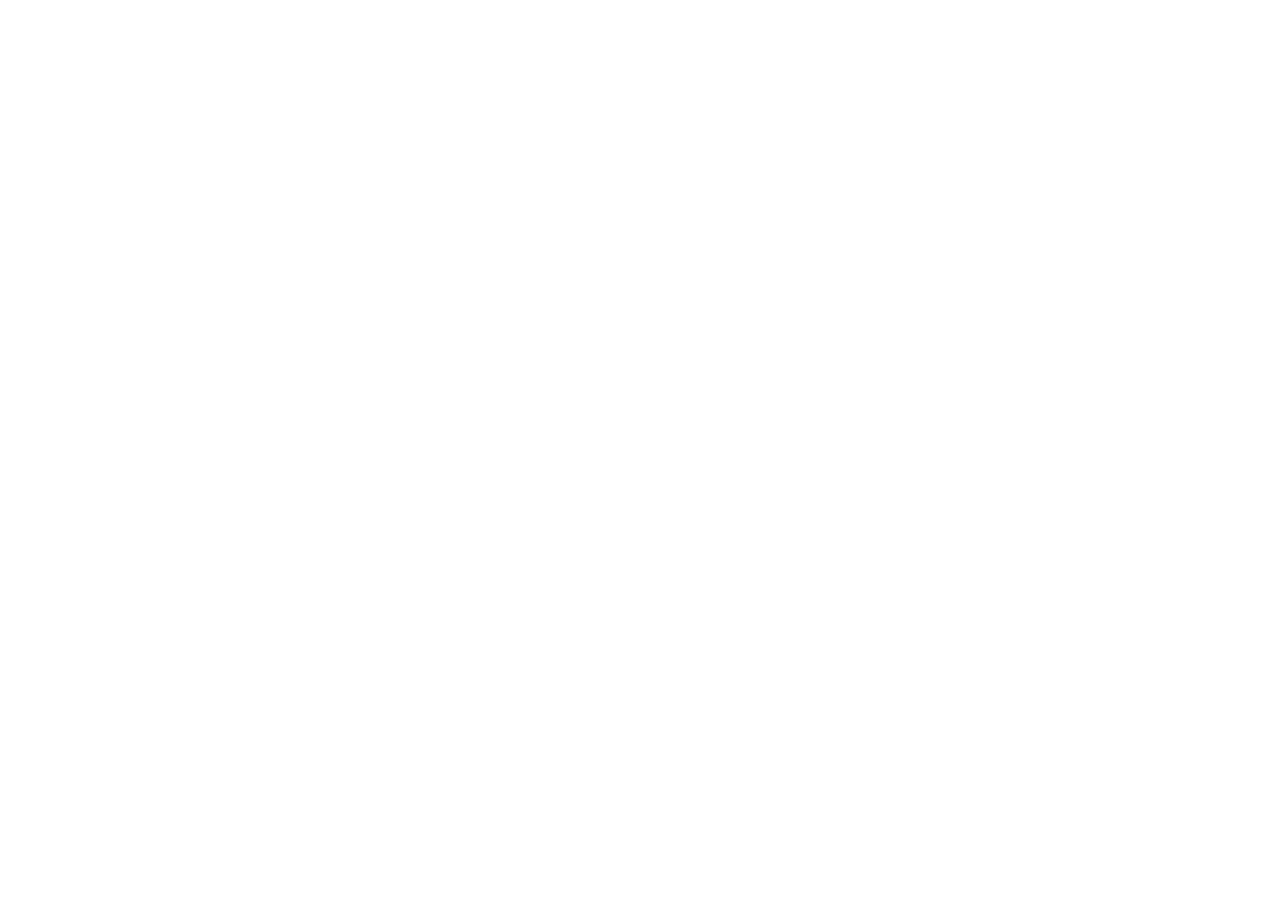
==== index.html @ 96e5a848 "setup" ====
<!DOCTYPE html>
<html lang="en">
<head>
  <meta charset="UTF-8">
  <meta name="viewport" content="width=device-width, initial-scale=1.0">

  <!--============== CSS ================-->
  <link rel="stylesheet" href="./css/style.css">

  <title>Welcome - Super Gel</title>
</head>
<body>
  
  <!--============== JS ================-->
  <script src="./js/index.js"></script>
</body>
</html>
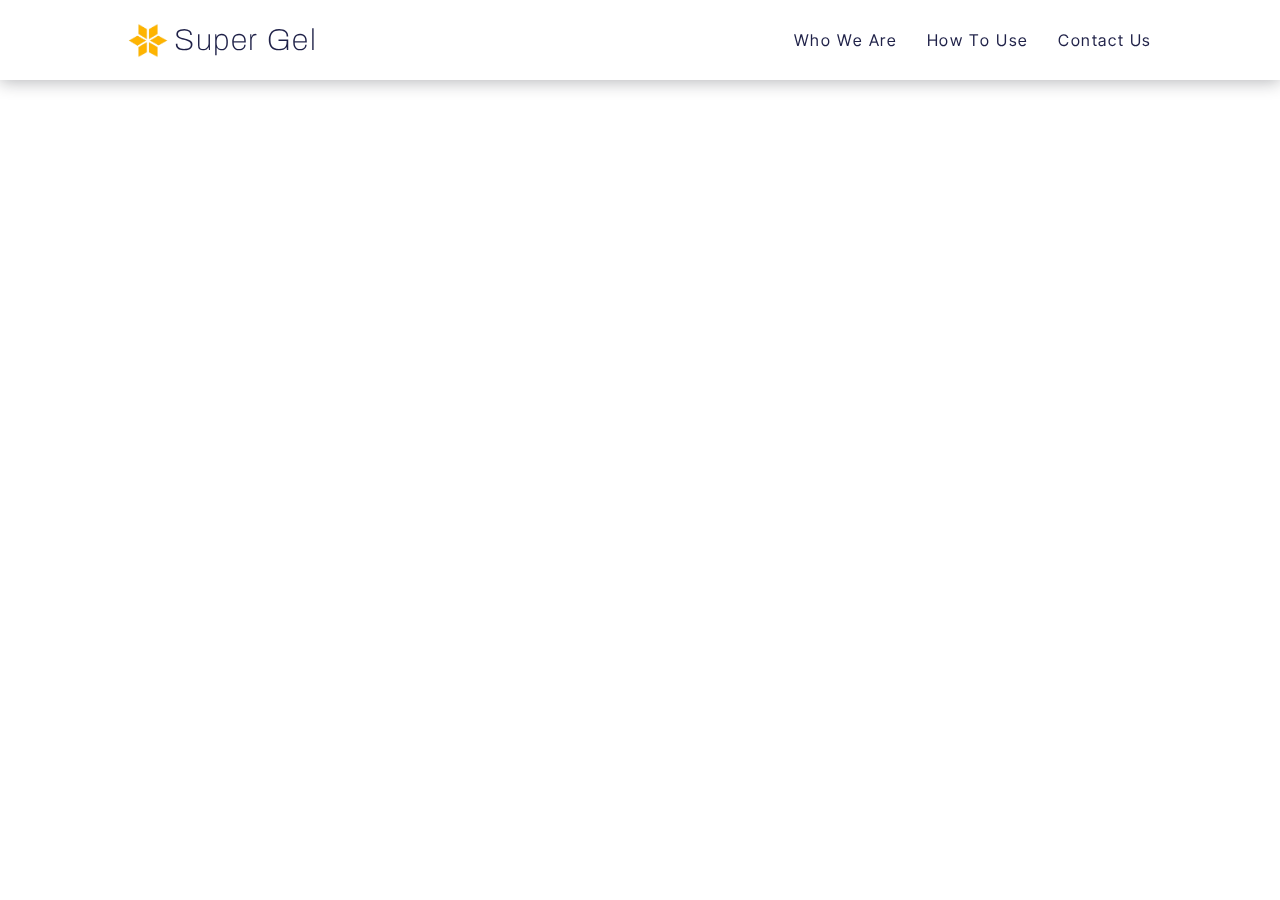
==== commit e05d3be7: "nav bar" ====
--- a/index.html
+++ b/index.html
@@ -1,17 +1,53 @@
 <!DOCTYPE html>
 <html lang="en">
-<head>
-  <meta charset="UTF-8">
-  <meta name="viewport" content="width=device-width, initial-scale=1.0">
+	<head>
+		<meta charset="UTF-8" />
+		<meta name="viewport" content="width=device-width, initial-scale=1.0" />
 
-  <!--============== CSS ================-->
-  <link rel="stylesheet" href="./css/style.css">
+		<!--============== CSS ================-->
+		<link rel="stylesheet" href="./css/style.css" />
+		<link rel="stylesheet" href="./css/setup.css" />
 
-  <title>Welcome - Super Gel</title>
-</head>
-<body>
-  
-  <!--============== JS ================-->
-  <script src="./js/index.js"></script>
-</body>
-</html>+		<!--============== FontAwesome ================-->
+		<link
+			rel="stylesheet"
+			href="https://cdnjs.cloudflare.com/ajax/libs/font-awesome/6.4.2/css/all.min.css"
+			integrity="sha512-z3gLpd7yknf1YoNbCzqRKc4qyor8gaKU1qmn+CShxbuBusANI9QpRohGBreCFkKxLhei6S9CQXFEbbKuqLg0DA=="
+			crossorigin="anonymous"
+			referrerpolicy="no-referrer"
+		/>
+
+		<title>Welcome - Super Gel</title>
+	</head>
+	<body>
+		<div class="nav" id="nav">
+			<div class="container">
+				<div class="logo__container">
+					<a href="#">
+						<img src="./images/logo.png" alt="logo" />
+						<h1 class="logo__text">Super Gel</h1>
+					</a>
+				</div>
+				<div id="nav-toggle" class="nav-toggle">
+					<i id="nav-burger" class="fa-solid fa-bars fa-lg burger"></i>
+					<i id="nav-close" class="fa-solid fa-x fa-lg close"></i>
+				</div>
+				<div id="nav-list" class="nav__list">
+					<ul>
+						<li>
+							<a href="#"><p>Who We Are</p></a>
+						</li>
+						<li>
+							<a href="#"><p>How To Use</p></a>
+						</li>
+						<li>
+							<a href="#"><p>Contact Us</p></a>
+						</li>
+					</ul>
+				</div>
+			</div>
+		</div>
+		<!--============== JS ================-->
+		<script src="./js/index.js"></script>
+	</body>
+</html>
--- a/css/style.css
+++ b/css/style.css
@@ -0,0 +1,182 @@
+/*============
+    Fonts
+============*/
+@import url('https://fonts.googleapis.com/css2?family=Archivo:ital,wght@1,500&family=Inter+Tight&display=swap');
+
+/*============
+    Global
+============*/
+body {
+	background-color: var(--white-color);
+	font-family: 'Inter Tight', sans-serif;
+	color: var(--text-color);
+	height: 100vh;
+	overflow: scroll;
+	scroll-behavior: smooth;
+}
+
+ul {
+	list-style: non;
+}
+
+ul {
+	list-style: none;
+}
+
+a,
+a:active,
+a:visited {
+	text-decoration: none;
+	color: var(--text-color);
+}
+
+a:hover {
+	color: var(--primary-color);
+}
+
+.container {
+	width: 80%;
+	display: flex;
+	align-items: center;
+	justify-content: space-between;
+}
+
+/*============
+    navbar
+============*/
+#nav {
+	width: 100vw;
+	height: 5rem;
+	display: flex;
+	flex-direction: row;
+	align-items: center;
+	justify-content: center;
+	padding: 1rem 0;
+	letter-spacing: 0.1rem;
+	position: fixed;
+	z-index: 100;
+	box-shadow: 0 2px 16px hsla(220, 32%, 8%, 0.3);
+	background-color: var(--white-color);
+}
+
+#nav .logo__container a {
+	display: flex;
+	justify-content: center;
+	align-items: center;
+	column-gap: 6px;
+}
+
+#nav .logo__container img {
+	width: 40px;
+	height: 35px;
+}
+
+#nav .logo__container .logo__text {
+	font-size: 30px;
+	font-family: 'Archivo', sans-serif;
+	font-weight: 100;
+}
+
+#nav .nav__list {
+	height: 100%;
+	width: 35%;
+}
+
+#nav .nav__list ul {
+	display: flex;
+	justify-content: space-between;
+	align-items: center;
+}
+
+#nav .nav-toggle {
+	width: 15px;
+	height: 100%;
+	display: flex;
+	align-items: center;
+	cursor: pointer;
+	display: none;
+}
+
+#nav .nav-toggle .burger,
+#nav .nav-toggle .close {
+	display: none;
+	transition: all 300ms ease;
+}
+
+/*===============
+  Responsiveness
+===============*/
+
+/* --- tablet --- */
+@media screen and (max-width: 1180px) {
+	.container {
+		width: 90%;
+	}
+
+	/* -- nav -- */
+	#nav .nav__list {
+		width: 40%;
+	}
+}
+
+/* --- phones & small tablet --- */
+@media screen and (max-width: 970px) {
+	/* -- nav -- */
+	#nav {
+		height: 4.5rem;
+	}
+
+	#nav .logo__container img {
+		width: 35px;
+		height: 30px;
+	}
+
+	#nav .logo__container .logo__text {
+		font-size: 25px;
+	}
+
+	#nav .nav__list {
+		position: absolute;
+		height: fit-content;
+		width: 100vw;
+		left: 0;
+		right: 0;
+		top: 4.5rem;
+		display: none;
+		box-shadow: 0 15px 10px -10px hsla(220, 32%, 8%, 0.3);
+		background-color: var(--white-color);
+	}
+
+	#nav .nav__list ul {
+		flex-direction: column;
+		width: 100%;
+	}
+
+	#nav .nav__list ul li {
+		width: 100%;
+		height: 4rem;
+	}
+
+	#nav .nav__list ul li:hover {
+		background-color: var(--accent-color);
+	}
+	#nav .nav__list ul li a {
+		width: 100%;
+		height: 100%;
+		display: flex;
+		justify-content: center;
+		align-items: center;
+	}
+
+	#nav .nav__list ul li a:hover {
+		color: var(--text-color);
+	}
+
+	#nav .nav-toggle {
+		display: block;
+	}
+
+	#nav .nav-toggle .burger {
+		display: block;
+	}
+}
--- a/css/setup.css
+++ b/css/setup.css
@@ -0,0 +1,50 @@
+/*==============
+    CSS RESET
+===============*/
+html {
+	box-sizing: border-box;
+	font-size: 16px;
+}
+
+*,
+*:before,
+*:after {
+	box-sizing: inherit;
+}
+
+body,
+div,
+h1,
+h2,
+h3,
+h4,
+h5,
+h6,
+p,
+ol,
+ul,
+fieldset {
+	margin: 0;
+	padding: 0;
+	font-weight: normal;
+}
+
+ol,
+ul {
+	list-style: none;
+}
+
+img {
+	max-width: 100%;
+	height: auto;
+}
+
+/*===============
+    Variables
+===============*/
+:root {
+	--primary-color: #f9b51e;
+	--text-color: #1f2148;
+	--accent-color: #d3d2d2;
+	--white-color: #ffffff;
+}
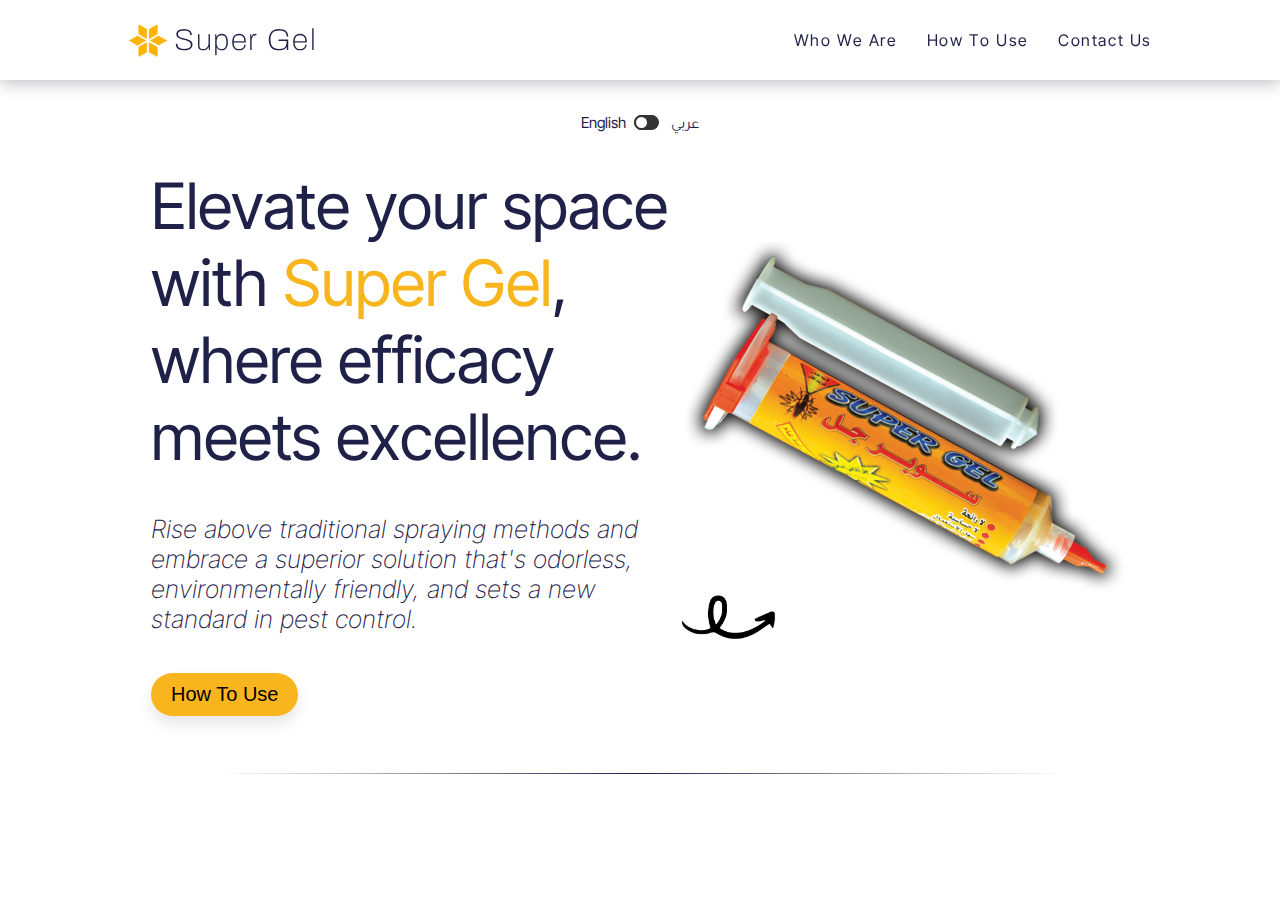
==== commit 63621bbf: "hero" ====
--- a/index.html
+++ b/index.html
@@ -20,6 +20,7 @@
 		<title>Welcome - Super Gel</title>
 	</head>
 	<body>
+		<!--=========== Nav Bar =============-->
 		<div class="nav" id="nav">
 			<div class="container">
 				<div class="logo__container">
@@ -47,6 +48,42 @@
 				</div>
 			</div>
 		</div>
+
+		<!--=========== Hero =============-->
+		<div id="main">
+			<div class="language-btns" dir="ltr">
+				<span class="english__switch">English</span>
+				<input type="checkbox" class="check" onclick="location.href='#'" />
+				<span
+					class="arabic__switch"
+					dir="auto"
+					style="font-family: 'Tajawal', sans-serif"
+					>عربي</span
+				>
+			</div>
+			<div class="hero">
+				<div class="hero__text">
+					<h1 class="hero__title">
+						Elevate your space with <span>Super Gel</span>, where efficacy meets
+						excellence.
+					</h1>
+					<p class="hero__description">
+						Rise above traditional spraying methods and embrace a superior
+						solution that's odorless, environmentally friendly, and sets a new
+						standard in pest control.
+					</p>
+					<a href="#"><button>How To Use</button></a>
+				</div>
+				<div class="hero__img">
+					<img src="./images/syringe.png" alt="" class="syringe" />
+					<img src="./images/twisted arrow.png" alt="" class="arrow" />
+				</div>
+			</div>
+			<div class="hr-container">
+				<hr class="hr-text" />
+			</div>
+		</div>
+
 		<!--============== JS ================-->
 		<script src="./js/index.js"></script>
 	</body>
--- a/css/style.css
+++ b/css/style.css
@@ -1,7 +1,8 @@
 /*============
     Fonts
 ============*/
-@import url('https://fonts.googleapis.com/css2?family=Archivo:ital,wght@1,500&family=Inter+Tight&display=swap');
+@import url('https://fonts.googleapis.com/css2?family=Archivo:ital,wght@1,500&family=Inter+Tight:ital,wght@0,400;1,200&display=swap');
+@import url('https://fonts.googleapis.com/css2?family=Tajawal:wght@200;300;400;500;700;800;900&display=swap');
 
 /*============
     Global
@@ -103,11 +104,154 @@
 	transition: all 300ms ease;
 }
 
+/*============
+    Main
+============*/
+#main {
+	width: 100vw;
+	display: flex;
+	padding: 7rem;
+	flex-direction: column;
+	align-items: center;
+	justify-content: center;
+}
+
+/* ------- Lang Btn ------*/
+#main .language-btns {
+	text-align: center;
+	font-size: 15px;
+}
+
+#main .check {
+	position: relative;
+	width: 30px;
+	cursor: pointer;
+}
+
+#main .check::before {
+	position: absolute;
+	content: '';
+	width: 25px;
+	height: 15px;
+	background-color: #333;
+	border-radius: 25px;
+}
+
+#main .check:checked::before {
+	background-color: #e0dd1b;
+}
+
+#main .check::after {
+	content: '';
+	position: absolute;
+	left: 0px;
+	width: 15px;
+	height: 15px;
+	background-color: #fff;
+	border-radius: 25px;
+	transition: 0.25s;
+	border: 2px solid #333;
+	box-sizing: border-box;
+}
+
+#main .check:checked::after {
+	left: 12px;
+	border: 2px solid #e0dd1b;
+}
+
+/* ------- Hero ------*/
+#main .hero {
+	width: 100%;
+	height: fit-content;
+	margin: 2rem 0;
+	display: flex;
+	align-items: center;
+	justify-content: center;
+}
+
+#main .hero__text {
+	height: 61vh;
+	width: 50%;
+	display: flex;
+	flex-direction: column;
+	justify-content: space-between;
+}
+
+#main .hero__text .hero__title {
+	font-size: 64px;
+}
+
+#main .hero__text .hero__title span {
+	color: var(--primary-color);
+}
+
+#main .hero__text .hero__description {
+	font-size: 25px;
+	font-style: italic;
+	font-weight: 200;
+}
+
+#main .hero__text button {
+	font-size: 20px;
+	width: auto;
+	height: auto;
+	border: none;
+	border-radius: 40px;
+	padding: 10px 20px;
+	background-color: var(--primary-color);
+	cursor: pointer;
+	box-shadow: 0px 8px 15px rgba(0, 0, 0, 0.1);
+	transition: all 0.3s ease 0s;
+}
+
+#main .hero__text button:hover {
+	opacity: 0.8;
+}
+
+#main .hero__img {
+	display: flex;
+	flex-direction: column;
+}
+
+#main .hero__img .syringe {
+	width: 450px;
+	height: 350px;
+}
+
+#main .hero__img .arrow {
+	width: 100px;
+}
+
+/*============
+    Line
+============*/
+.hr-container {
+	width: 80%;
+	text-align: center;
+}
+
+.hr-text {
+	font-size: 20px;
+	position: relative;
+	border: 0;
+	height: 1.5em;
+	width: 100%;
+}
+.hr-text:before {
+	content: '';
+	position: absolute;
+	background: linear-gradient(to right, transparent, #1f2148, transparent);
+	left: 0;
+	top: 50%;
+	width: 100%;
+	height: 1px;
+}
+
 /*===============
   Responsiveness
 ===============*/
 
-/* --- tablet --- */
+/* --- large tablets --- */
 @media screen and (max-width: 1180px) {
 	.container {
 		width: 90%;
@@ -117,9 +261,36 @@
 	#nav .nav__list {
 		width: 40%;
 	}
-}
-
-/* --- phones & small tablet --- */
+
+	/* -- nav -- */
+	#main {
+		padding: 7rem 3.5rem 3.5rem 3.5rem;
+	}
+
+	#main .hero__text {
+		height: 50vh;
+		width: 60%;
+	}
+
+	#main .hero__text .hero__title {
+		font-size: 50px;
+	}
+
+	#main .hero__text .hero__description {
+		font-size: 20px;
+	}
+
+	#main .hero__img .syringe {
+		width: 450px;
+		height: 330px;
+	}
+
+	#main .hero__img .arrow {
+		width: 90px;
+	}
+}
+
+/* --- small & medium tablet --- */
 @media screen and (max-width: 970px) {
 	/* -- nav -- */
 	#nav {
@@ -160,6 +331,7 @@
 	#nav .nav__list ul li:hover {
 		background-color: var(--accent-color);
 	}
+
 	#nav .nav__list ul li a {
 		width: 100%;
 		height: 100%;
@@ -179,4 +351,67 @@
 	#nav .nav-toggle .burger {
 		display: block;
 	}
-}
+
+	/* -- hero -- */
+	#main {
+		padding: 7rem 1.5rem 1.5rem 1.5rem;
+	}
+
+	#main .hero {
+		flex-direction: column;
+	}
+
+	#main .hero__text {
+		height: calc(100vh - 7rem - 300px - 5.5rem);
+		width: 100%;
+		margin-bottom: 1.5rem;
+	}
+
+	#main .hero__text .hero__title {
+		font-size: 39px;
+	}
+
+	#main .hero__text .hero__description {
+		font-size: 17px;
+	}
+
+	#main .hero__text button {
+		font-size: 13px;
+		padding: 10px 15px;
+	}
+
+	#main .hero__img .syringe {
+		width: 300px;
+		height: 250px;
+	}
+
+	#main .hero__img .arrow {
+		width: 90px;
+	}
+}
+
+/* --- small Phones--- */
+@media screen and (max-width: 490px) {
+	/* -- hero -- */
+	#main .hero__text .hero__title {
+		font-size: 30px;
+	}
+
+	#main .hero__text .hero__description {
+		font-size: 18px;
+	}
+
+	#main .hero__text button {
+		font-size: 13px;
+		padding: 10px 15px;
+	}
+
+	#main .hero__img .syringe {
+		width: 250px;
+		height: 200px;
+	}
+
+	#main .hero__img .arrow {
+		width: 70px;
+	}
+}
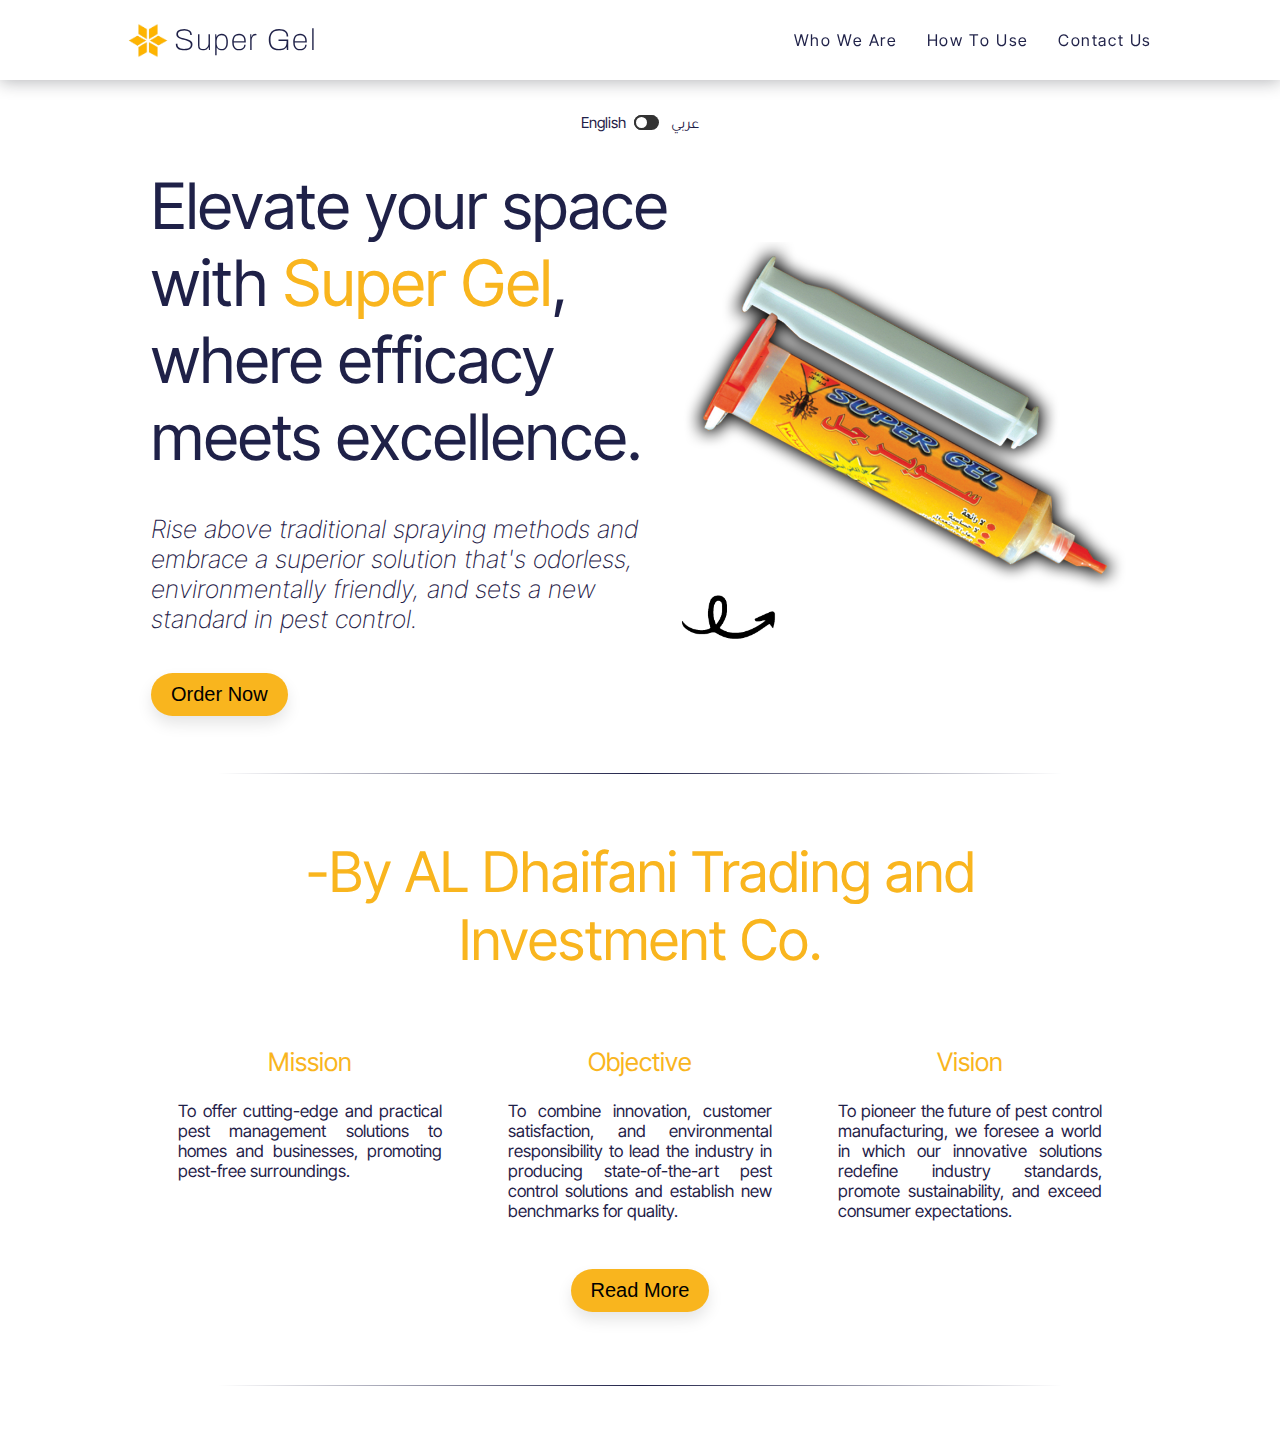
==== commit 3bf18c24: "who we are" ====
--- a/index.html
+++ b/index.html
@@ -5,8 +5,8 @@
 		<meta name="viewport" content="width=device-width, initial-scale=1.0" />
 
 		<!--============== CSS ================-->
+		<link rel="stylesheet" href="./css/setup.css" />
 		<link rel="stylesheet" href="./css/style.css" />
-		<link rel="stylesheet" href="./css/setup.css" />
 
 		<!--============== FontAwesome ================-->
 		<link
@@ -72,7 +72,7 @@
 						solution that's odorless, environmentally friendly, and sets a new
 						standard in pest control.
 					</p>
-					<a href="#"><button>How To Use</button></a>
+					<a href="#"><button>Order Now</button></a>
 				</div>
 				<div class="hero__img">
 					<img src="./images/syringe.png" alt="" class="syringe" />
@@ -83,6 +83,43 @@
 				<hr class="hr-text" />
 			</div>
 		</div>
+		<div id="who_we_are">
+			<div class="we__title">
+				<h1>-By AL Dhaifani Trading and Investment Co.</h1>
+			</div>
+			<div class="we__list">
+				<div class="we__list_item">
+					<i class="fa-solid fa-crosshairs fa-2xl"></i>
+					<h2>Mission</h2>
+					<p>
+						To offer cutting-edge and practical pest management solutions to
+						homes and businesses, promoting pest-free surroundings.
+					</p>
+				</div>
+				<div class="we__list_item">
+          <i class="fa-solid fa-bullseye fa-2xl"></i>
+					<h2>Objective</h2>
+					<p>
+						To combine innovation, customer satisfaction, and environmental
+						responsibility to lead the industry in producing state-of-the-art
+						pest control solutions and establish new benchmarks for quality.
+					</p>
+				</div>
+				<div class="we__list_item">
+					<i class="fa-regular fa-eye fa-2xl"></i>
+					<h2>Vision</h2>
+					<p>
+						To pioneer the future of pest control manufacturing, we foresee a
+						world in which our innovative solutions redefine industry standards,
+						promote sustainability, and exceed consumer expectations.
+					</p>
+				</div>
+			</div>
+      <a href="#"><button>Read More</button></a>
+      <div class="hr-container">
+				<hr class="hr-text" />
+			</div>
+		</div>
 
 		<!--============== JS ================-->
 		<script src="./js/index.js"></script>
--- a/css/style.css
+++ b/css/style.css
@@ -35,6 +35,23 @@
 	color: var(--primary-color);
 }
 
+button {
+	font-size: 20px;
+	width: auto;
+	height: auto;
+	border: none;
+	border-radius: 40px;
+	padding: 10px 20px;
+	background-color: var(--primary-color);
+	cursor: pointer;
+	box-shadow: 0px 8px 15px rgba(0, 0, 0, 0.1);
+	transition: all 0.3s ease 0s;
+}
+
+button:hover {
+	opacity: 0.8;
+}
+
 .container {
 	width: 80%;
 	display: flex;
@@ -110,7 +127,7 @@
 #main {
 	width: 100vw;
 	display: flex;
-	padding: 7rem;
+	padding: 7rem 7rem 0 7rem;
 	flex-direction: column;
 	align-items: center;
 	justify-content: center;
@@ -191,23 +208,6 @@
 	font-weight: 200;
 }
 
-#main .hero__text button {
-	font-size: 20px;
-	width: auto;
-	height: auto;
-	border: none;
-	border-radius: 40px;
-	padding: 10px 20px;
-	background-color: var(--primary-color);
-	cursor: pointer;
-	box-shadow: 0px 8px 15px rgba(0, 0, 0, 0.1);
-	transition: all 0.3s ease 0s;
-}
-
-#main .hero__text button:hover {
-	opacity: 0.8;
-}
-
 #main .hero__img {
 	display: flex;
 	flex-direction: column;
@@ -226,6 +226,7 @@
     Line
 ============*/
 .hr-container {
+  margin: 0 0 2.5rem 0;
 	width: 80%;
 	text-align: center;
 }
@@ -247,6 +248,55 @@
 	height: 1px;
 }
 
+/*================
+    Who We Are
+=================*/
+#who_we_are {
+  width: 100vw;
+  padding: 0 7rem;
+  display: flex;
+  flex-direction: column;
+  justify-content: center;
+  align-items: center;
+  row-gap: 3rem;
+}
+
+#who_we_are .we__title {
+  color: var(--primary-color);
+  font-size: 28px;
+  width: 70%;
+  text-align: center;
+}
+
+#who_we_are .we__list {
+  width: 100%;
+  display: flex;
+  justify-content: space-evenly;
+  align-items: start;
+}
+
+#who_we_are .we__list .we__list_item {
+  width: 25%;
+  display: flex;
+  flex-direction: column;
+  justify-content: center;
+  align-items: center;
+  row-gap: 1.5rem;
+  font-size: 17px;
+}
+
+#who_we_are .we__list .we__list_item h2 {
+  color: var(--primary-color);
+}
+
+#who_we_are .we__list .we__list_item p {
+  text-align: justify;
+}
+
+#who_we_are .hr-container {
+  margin-top: 0;
+}
+
 /*===============
   Responsiveness
 ===============*/
@@ -262,9 +312,9 @@
 		width: 40%;
 	}
 
-	/* -- nav -- */
+	/* -- hero -- */
 	#main {
-		padding: 7rem 3.5rem 3.5rem 3.5rem;
+		padding: 7rem 3.5rem 0 3.5rem;
 	}
 
 	#main .hero__text {
@@ -288,6 +338,28 @@
 	#main .hero__img .arrow {
 		width: 90px;
 	}
+
+	/* -- who we are -- */
+  #who_we_are {
+    padding: 0 3rem;
+  }
+  
+  #who_we_are .we__title {
+    font-size: 25px;
+  }
+  
+  #who_we_are .we__list {
+    justify-content: space-between;
+  }
+  
+  #who_we_are .we__list .we__list_item {
+    width: 30%;
+    display: flex;
+    flex-direction: column;
+    justify-content: center;
+    align-items: center;
+    row-gap: 1.5rem;
+  }
 }
 
 /* --- small & medium tablet --- */
@@ -354,7 +426,7 @@
 
 	/* -- hero -- */
 	#main {
-		padding: 7rem 1.5rem 1.5rem 1.5rem;
+		padding: 7rem 1.5rem 0 1.5rem;
 	}
 
 	#main .hero {
@@ -375,7 +447,7 @@
 		font-size: 17px;
 	}
 
-	#main .hero__text button {
+  button {
 		font-size: 13px;
 		padding: 10px 15px;
 	}
@@ -388,6 +460,29 @@
 	#main .hero__img .arrow {
 		width: 90px;
 	}
+
+	/* -- hero -- */
+  #who_we_are {
+    padding: 0 1.5rem;
+    row-gap: 2rem;
+  }
+  
+  #who_we_are .we__title {
+    font-size: 20px;
+    width: 75%;
+  }
+  
+  #who_we_are .we__list {
+    flex-direction: column;
+    align-items: center;
+    row-gap: 2rem;
+  }
+  
+  #who_we_are .we__list .we__list_item {
+    width: 90%;
+    row-gap: 1.5rem;
+    font-size: 17px;
+  }
 }
 
 /* --- small Phones--- */
@@ -401,7 +496,7 @@
 		font-size: 18px;
 	}
 
-	#main .hero__text button {
+  button {
 		font-size: 13px;
 		padding: 10px 15px;
 	}
@@ -414,4 +509,27 @@
 	#main .hero__img .arrow {
 		width: 70px;
 	}
-}
+
+  /* -- hero -- */
+  #who_we_are {
+    padding: 0 .5rem;
+    row-gap: 2rem;
+  }
+  
+  #who_we_are .we__title {
+    font-size: 13px;
+    width: 90%;
+  }
+  
+  #who_we_are .we__list {
+    flex-direction: column;
+    align-items: center;
+    row-gap: 2rem;
+  }
+  
+  #who_we_are .we__list .we__list_item {
+    width: 90%;
+    row-gap: 1.5rem;
+    font-size: 13px;
+  }
+}
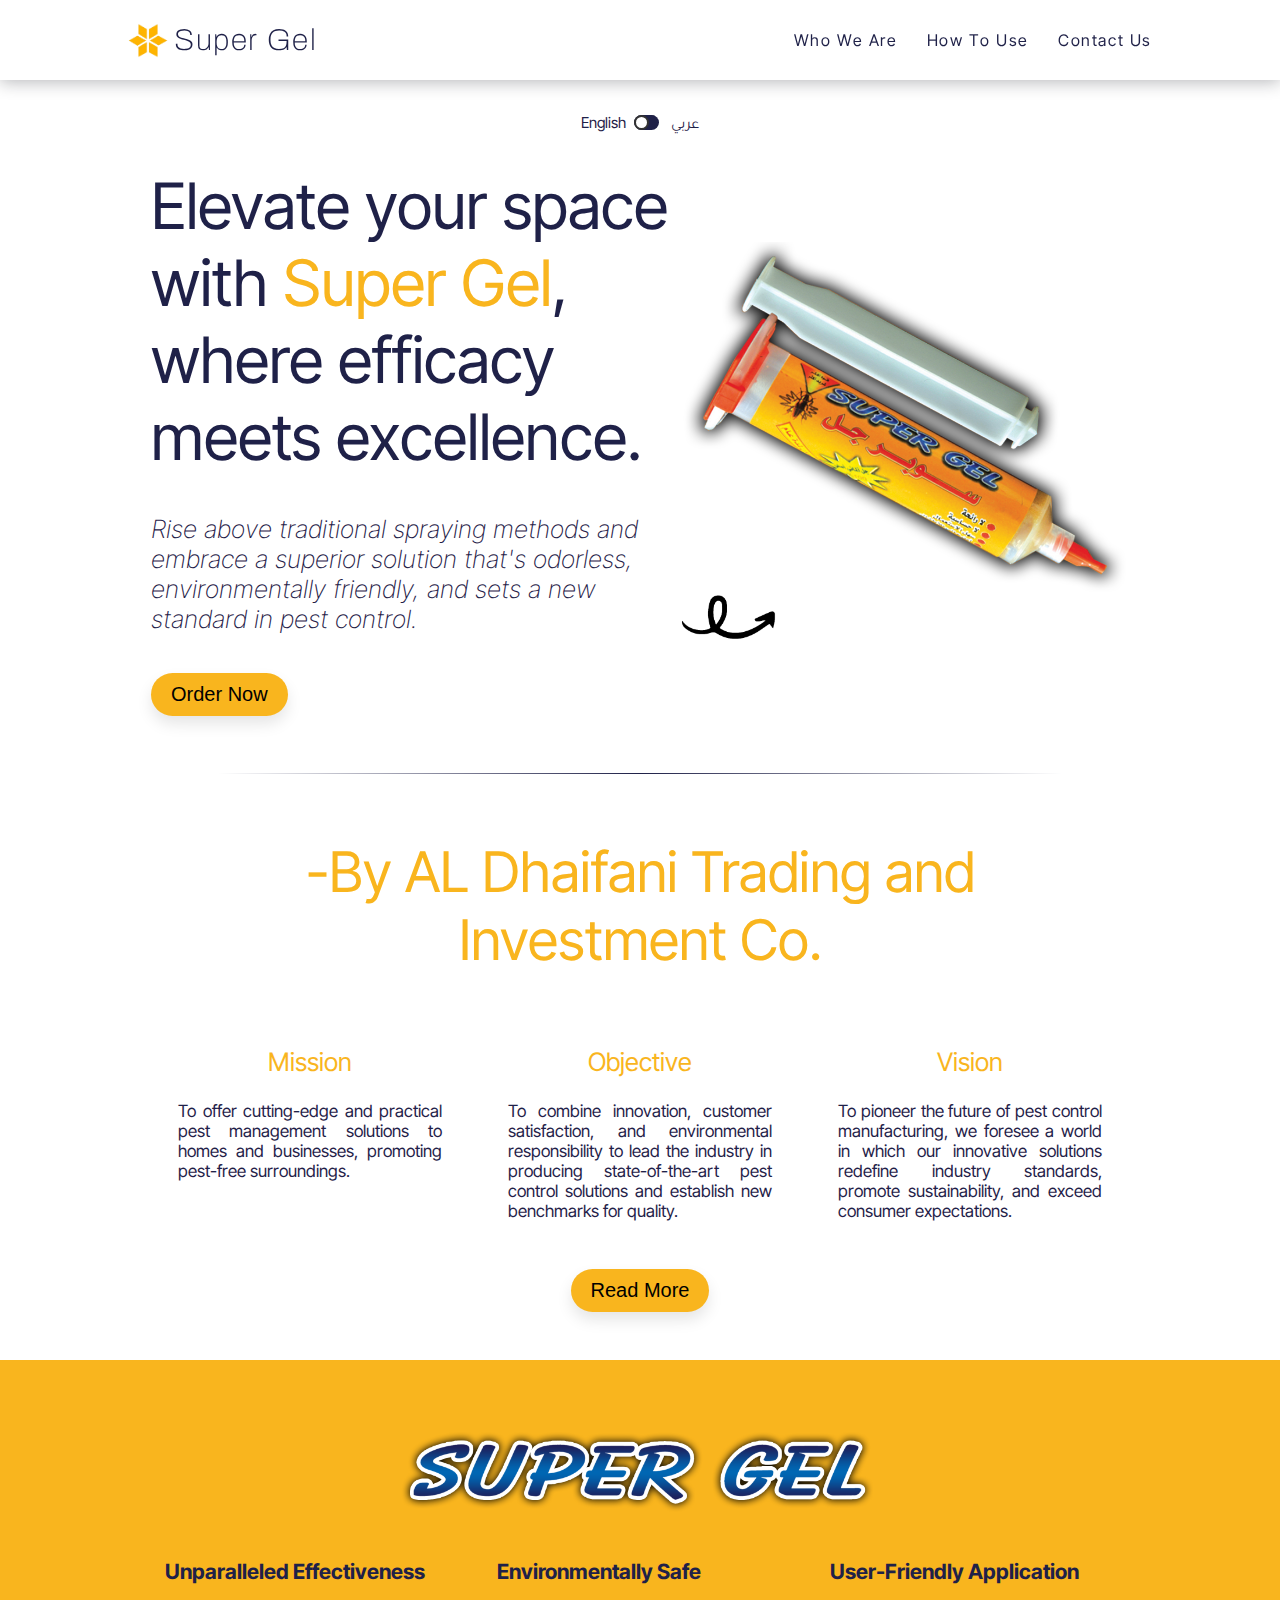
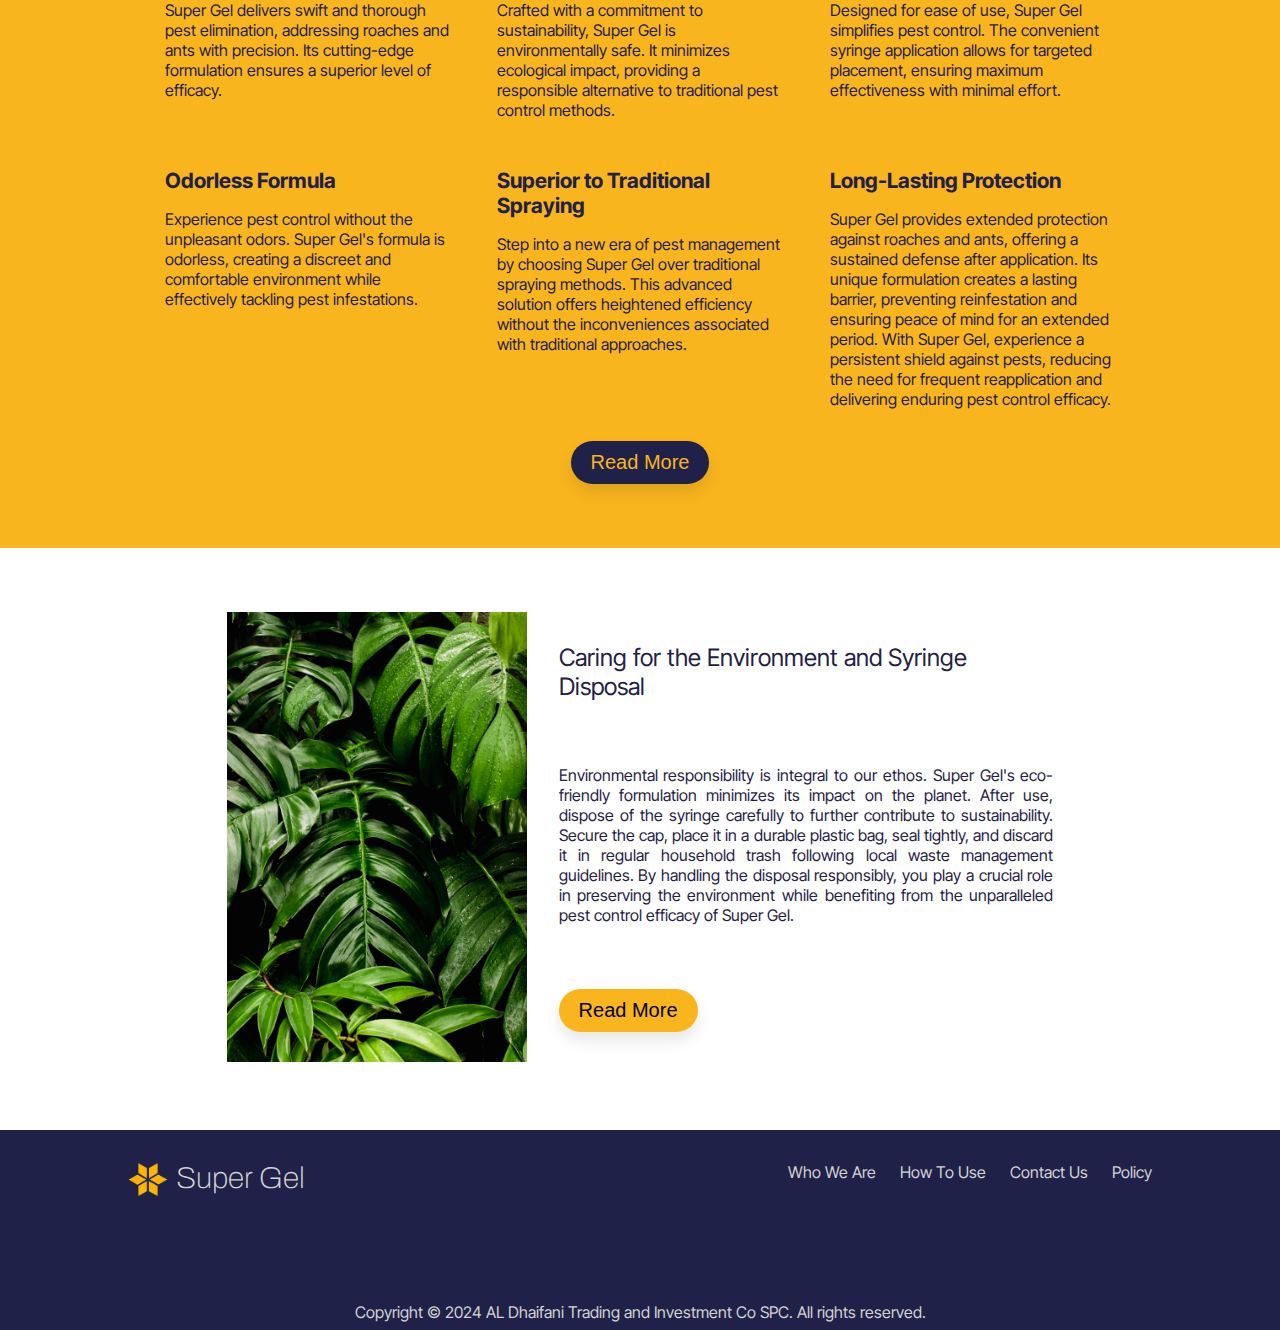
==== commit b26117d1: "final enflish landing page" ====
--- a/index.html
+++ b/index.html
@@ -83,6 +83,8 @@
 				<hr class="hr-text" />
 			</div>
 		</div>
+
+		<!--=========== Who We Are =============-->
 		<div id="who_we_are">
 			<div class="we__title">
 				<h1>-By AL Dhaifani Trading and Investment Co.</h1>
@@ -97,7 +99,7 @@
 					</p>
 				</div>
 				<div class="we__list_item">
-          <i class="fa-solid fa-bullseye fa-2xl"></i>
+					<i class="fa-solid fa-bullseye fa-2xl"></i>
 					<h2>Objective</h2>
 					<p>
 						To combine innovation, customer satisfaction, and environmental
@@ -115,9 +117,145 @@
 					</p>
 				</div>
 			</div>
-      <a href="#"><button>Read More</button></a>
-      <div class="hr-container">
-				<hr class="hr-text" />
+			<a href="#"><button>Read More</button></a>
+		</div>
+
+		<!--=========== How To =============-->
+		<div id="features">
+			<div class="features_logo">
+				<img src="./images/logo-blue.png" alt="brand-logo" />
+			</div>
+			<div class="features_list">
+				<div class="features_item">
+					<div class="features_item_title">
+						<h2>Unparalleled Effectiveness</h2>
+						<i class="fa-solid fa-bolt fa-xl"></i>
+					</div>
+					<p>
+						Super Gel delivers swift and thorough pest elimination, addressing
+						roaches and ants with precision. Its cutting-edge formulation
+						ensures a superior level of efficacy.
+					</p>
+				</div>
+				<div class="features_item">
+					<div class="features_item_title">
+						<h2>Environmentally Safe</h2>
+						<i class="fa-solid fa-earth-africa fa-xl"></i>
+					</div>
+					<p>
+						Crafted with a commitment to sustainability, Super Gel is
+						environmentally safe. It minimizes ecological impact, providing a
+						responsible alternative to traditional pest control methods.
+					</p>
+				</div>
+				<div class="features_item">
+					<div class="features_item_title">
+						<h2>User-Friendly Application</h2>
+						<i class="fa-solid fa-user-group fa-xl"></i>
+					</div>
+					<p>
+						Designed for ease of use, Super Gel simplifies pest control. The
+						convenient syringe application allows for targeted placement,
+						ensuring maximum effectiveness with minimal effort.
+					</p>
+				</div>
+				<div class="features_item">
+					<div class="features_item_title">
+						<h2>Odorless Formula</h2>
+						<i class="fa-solid fa-virus-slash fa-xl"></i>
+					</div>
+					<p>
+						Experience pest control without the unpleasant odors. Super Gel's
+						formula is odorless, creating a discreet and comfortable environment
+						while effectively tackling pest infestations.
+					</p>
+				</div>
+				<div class="features_item">
+					<div class="features_item_title">
+						<h2>Superior to Traditional Spraying</h2>
+						<i class="fa-solid fa-crown fa-xl"></i>
+					</div>
+					<p>
+						Step into a new era of pest management by choosing Super Gel over
+						traditional spraying methods. This advanced solution offers
+						heightened efficiency without the inconveniences associated with
+						traditional approaches.
+					</p>
+				</div>
+				<div class="features_item">
+					<div class="features_item_title">
+						<h2>Long-Lasting Protection</h2>
+						<i class="fa-solid fa-shield fa-xl"></i>
+					</div>
+					<p>
+						Super Gel provides extended protection against roaches and ants,
+						offering a sustained defense after application. Its unique
+						formulation creates a lasting barrier, preventing reinfestation and
+						ensuring peace of mind for an extended period. With Super Gel,
+						experience a persistent shield against pests, reducing the need for
+						frequent reapplication and delivering enduring pest control
+						efficacy.
+					</p>
+				</div>
+			</div>
+			<a href="#"><button>Read More</button></a>
+		</div>
+
+		<!--=========== Envt =============-->
+		<div id="envt">
+			<div class="envt__container">
+				<div class="envt_img">
+					<img src="./images/leafs.jpg" alt="leafs" id="leafs" />
+				</div>
+				<div class="envt_description">
+					<h2>Caring for the Environment and Syringe Disposal</h2>
+					<p>
+						Environmental responsibility is integral to our ethos. Super Gel's
+						eco-friendly formulation minimizes its impact on the planet. After
+						use, dispose of the syringe carefully to further contribute to
+						sustainability. Secure the cap, place it in a durable plastic bag,
+						seal tightly, and discard it in regular household trash following
+						local waste management guidelines. By handling the disposal
+						responsibly, you play a crucial role in preserving the environment
+						while benefiting from the unparalleled pest control efficacy of
+						Super Gel.
+					</p>
+					<a href="#"><button>Read More</button></a>
+				</div>
+			</div>
+		</div>
+
+		<!--=========== Footer =============-->
+		<div id="footer">
+			<div class="footer__container">
+				<div class="footer__logo">
+					<a href="#">
+						<img src="./images/logo.png" alt="logo" />
+						<h1 class="logo__text">Super Gel</h1>
+					</a>
+				</div>
+				<div class="footer__links">
+					<ul>
+						<li>
+							<a href="#"><p>Who We Are</p></a>
+						</li>
+						<li>
+							<a href="#"><p>How To Use</p></a>
+						</li>
+						<li>
+							<a href="#"><p>Contact Us</p></a>
+						</li>
+						<li>
+							<a href="#"><p>Policy</p></a>
+						</li>
+					</ul>
+				</div>
+			</div>
+			<div class="footer__copyright">
+				<p>
+					Copyright © 2024 AL Dhaifani Trading and Investment Co SPC. All rights
+					reserved.
+				</p>
 			</div>
 		</div>
 
--- a/css/style.css
+++ b/css/style.css
@@ -150,12 +150,12 @@
 	content: '';
 	width: 25px;
 	height: 15px;
-	background-color: #333;
+	background-color: var(--text-color);
 	border-radius: 25px;
 }
 
 #main .check:checked::before {
-	background-color: #e0dd1b;
+	background-color: var(--primary-color);
 }
 
 #main .check::after {
@@ -173,7 +173,7 @@
 
 #main .check:checked::after {
 	left: 12px;
-	border: 2px solid #e0dd1b;
+	border: 2px solid var(--accent-color);
 }
 
 /* ------- Hero ------*/
@@ -226,7 +226,7 @@
     Line
 ============*/
 .hr-container {
-  margin: 0 0 2.5rem 0;
+	margin: 0 0 2.5rem 0;
 	width: 80%;
 	text-align: center;
 }
@@ -252,49 +252,197 @@
     Who We Are
 =================*/
 #who_we_are {
-  width: 100vw;
-  padding: 0 7rem;
-  display: flex;
-  flex-direction: column;
-  justify-content: center;
-  align-items: center;
-  row-gap: 3rem;
+	width: 100vw;
+	padding: 0 7rem;
+	display: flex;
+	flex-direction: column;
+	justify-content: center;
+	align-items: center;
+	row-gap: 3rem;
 }
 
 #who_we_are .we__title {
-  color: var(--primary-color);
-  font-size: 28px;
-  width: 70%;
-  text-align: center;
+	color: var(--primary-color);
+	font-size: 28px;
+	width: 70%;
+	text-align: center;
 }
 
 #who_we_are .we__list {
-  width: 100%;
-  display: flex;
-  justify-content: space-evenly;
-  align-items: start;
+	width: 100%;
+	display: flex;
+	justify-content: space-evenly;
+	align-items: start;
 }
 
 #who_we_are .we__list .we__list_item {
-  width: 25%;
-  display: flex;
-  flex-direction: column;
-  justify-content: center;
-  align-items: center;
-  row-gap: 1.5rem;
-  font-size: 17px;
+	width: 25%;
+	display: flex;
+	flex-direction: column;
+	justify-content: center;
+	align-items: center;
+	row-gap: 1.5rem;
+	font-size: 17px;
 }
 
 #who_we_are .we__list .we__list_item h2 {
-  color: var(--primary-color);
+	color: var(--primary-color);
 }
 
 #who_we_are .we__list .we__list_item p {
-  text-align: justify;
+	text-align: justify;
 }
 
 #who_we_are .hr-container {
-  margin-top: 0;
+	margin-top: 0;
+}
+
+/*================
+    features
+=================*/
+#features {
+	width: 100vw;
+	padding: 4rem 7rem;
+	margin-top: 3rem;
+	display: flex;
+	flex-direction: column;
+	justify-content: center;
+	align-items: center;
+	row-gap: 2rem;
+	background-color: var(--primary-color);
+}
+
+#features .features_logo img {
+	width: 500px;
+}
+
+#features .features_list {
+	width: 90%;
+	display: flex;
+	justify-content: space-between;
+	align-items: start;
+	flex-wrap: wrap;
+	row-gap: 3rem;
+}
+
+#features .features_list .features_item {
+	width: 30%;
+	display: flex;
+	flex-direction: column;
+	row-gap: 1rem;
+}
+
+#features .features_list .features_item .features_item_title {
+	display: flex;
+	justify-content: space-between;
+	align-items: center;
+}
+
+#features .features_list .features_item .features_item_title h2 {
+	font-size: 21px;
+	font-weight: bold;
+}
+
+#features button {
+	background-color: var(--text-color);
+	color: var(--primary-color);
+}
+
+/*============
+    Envt
+============*/
+#envt {
+	width: 100vw;
+	padding: 4rem 7rem;
+	display: flex;
+	flex-direction: column;
+	justify-content: center;
+	align-items: center;
+}
+
+#envt .envt__container {
+	width: 80%;
+	display: flex;
+	justify-content: center;
+	align-items: start;
+	column-gap: 2rem;
+}
+
+#leafs {
+	width: 300px;
+}
+
+#envt .envt__container .envt_description {
+	width: calc(100% - 350px);
+	min-height: 450px;
+	display: flex;
+	flex-direction: column;
+	justify-content: center;
+	row-gap: 4rem;
+}
+
+#envt .envt__container .envt_description p {
+	text-align: justify;
+}
+
+/*=========
+  Footer
+==========*/
+#footer {
+	width: 100%;
+	padding: 0rem 4rem;
+	min-height: 200px;
+	background-color: var(--text-color);
+	color: var(--accent-color);
+	display: flex;
+	flex-direction: column;
+	justify-content: space-between;
+	align-items: center;
+}
+
+#footer a {
+	color: var(--accent-color);
+}
+
+#footer a:hover {
+	color: var(--primary-color);
+}
+
+#footer .footer__container {
+	width: 100%;
+	padding: 2rem 4rem 0 4rem;
+	display: flex;
+	justify-content: space-between;
+	align-items: start;
+}
+
+#footer .footer__logo a {
+	display: flex;
+	column-gap: 0.5rem;
+	justify-content: center;
+}
+
+#footer .footer__logo img {
+	width: 40px;
+	height: 35px;
+}
+
+#footer .footer__logo a h1 {
+	font-size: 30px;
+	font-family: 'Archivo', sans-serif;
+	font-weight: 100;
+}
+
+#footer .footer__links ul {
+	display: flex;
+	justify-content: center;
+	align-items: center;
+	column-gap: 1.5rem;
+}
+
+#footer .footer__copyright {
+	padding-bottom: 0.5rem;
+	text-align: center;
 }
 
 /*===============
@@ -320,6 +468,9 @@
 	#main .hero__text {
 		height: 50vh;
 		width: 60%;
+		display: flex;
+		flex-direction: column;
+		row-gap: 0.5rem;
 	}
 
 	#main .hero__text .hero__title {
@@ -340,26 +491,80 @@
 	}
 
 	/* -- who we are -- */
-  #who_we_are {
-    padding: 0 3rem;
-  }
-  
-  #who_we_are .we__title {
-    font-size: 25px;
-  }
-  
-  #who_we_are .we__list {
-    justify-content: space-between;
-  }
-  
-  #who_we_are .we__list .we__list_item {
-    width: 30%;
-    display: flex;
-    flex-direction: column;
-    justify-content: center;
-    align-items: center;
-    row-gap: 1.5rem;
-  }
+	#who_we_are {
+		padding: 0 3rem;
+	}
+
+	#who_we_are .we__title {
+		font-size: 25px;
+	}
+
+	#who_we_are .we__list {
+		justify-content: space-between;
+	}
+
+	#who_we_are .we__list .we__list_item {
+		width: 30%;
+		display: flex;
+		flex-direction: column;
+		justify-content: center;
+		align-items: center;
+		row-gap: 1.5rem;
+	}
+
+	/* -- features -- */
+	#features {
+		padding: 3rem;
+		margin-top: 3rem;
+	}
+
+	#features .features_logo img {
+		width: 480px;
+	}
+
+	#features .features_list {
+		width: 100%;
+		row-gap: 2rem;
+	}
+
+	#features .features_list .features_item {
+		width: 31%;
+	}
+
+	#features .features_list .features_item .features_item_title h2 {
+		font-size: 18px;
+	}
+
+	/* -- envt -- */
+	#envt {
+		width: 100vw;
+		padding: 3rem 2rem;
+	}
+
+	#envt .envt__container {
+		width: 95%;
+		column-gap: 1rem;
+	}
+
+	#leafs {
+		width: 200px;
+	}
+
+	#envt .envt__container .envt_description {
+		width: calc(100% - 200px - 1rem);
+		min-height: 300px;
+		row-gap: 1.5rem;
+	}
+
+	#envt .envt__container .envt_description h2 {
+		font-size: 20px;
+	}
+
+	/* -- footer -- */
+	#footer {
+		min-height: 170px;
+		padding: 0 2rem;
+	}
 }
 
 /* --- small & medium tablet --- */
@@ -447,7 +652,7 @@
 		font-size: 17px;
 	}
 
-  button {
+	button {
 		font-size: 13px;
 		padding: 10px 15px;
 	}
@@ -462,27 +667,67 @@
 	}
 
 	/* -- hero -- */
-  #who_we_are {
-    padding: 0 1.5rem;
-    row-gap: 2rem;
-  }
-  
-  #who_we_are .we__title {
-    font-size: 20px;
-    width: 75%;
-  }
-  
-  #who_we_are .we__list {
-    flex-direction: column;
-    align-items: center;
-    row-gap: 2rem;
-  }
-  
-  #who_we_are .we__list .we__list_item {
-    width: 90%;
-    row-gap: 1.5rem;
-    font-size: 17px;
-  }
+	#who_we_are {
+		padding: 0 1.5rem;
+		row-gap: 2rem;
+	}
+
+	#who_we_are .we__title {
+		font-size: 20px;
+		width: 75%;
+	}
+
+	#who_we_are .we__list {
+		flex-direction: column;
+		align-items: center;
+		row-gap: 2rem;
+	}
+
+	#who_we_are .we__list .we__list_item {
+		width: 90%;
+		row-gap: 1.5rem;
+		font-size: 17px;
+	}
+
+	/* -- features -- */
+	#features {
+		width: 100vw;
+		padding: 2.5rem 1.5rem;
+		row-gap: 1.5rem;
+	}
+
+	#features .features_logo img {
+		width: 400px;
+	}
+
+	#features .features_list {
+		width: 100%;
+		justify-content: space-evenly;
+		row-gap: 2rem;
+	}
+
+	#features .features_list .features_item {
+		width: 43%;
+	}
+
+	/* -- envt -- */
+	#footer {
+		padding-top: 0rem;
+	}
+
+	/* -- footer -- */
+	#footer {
+		min-height: 230px;
+		padding: 0 2rem;
+	}
+
+	#footer .footer__links ul {
+		display: flex;
+		flex-direction: column;
+		justify-content: center;
+		align-items: start;
+		row-gap: 0.8rem;
+	}
 }
 
 /* --- small Phones--- */
@@ -496,7 +741,7 @@
 		font-size: 18px;
 	}
 
-  button {
+	button {
 		font-size: 13px;
 		padding: 10px 15px;
 	}
@@ -510,26 +755,104 @@
 		width: 70px;
 	}
 
-  /* -- hero -- */
-  #who_we_are {
-    padding: 0 .5rem;
-    row-gap: 2rem;
-  }
-  
-  #who_we_are .we__title {
-    font-size: 13px;
-    width: 90%;
-  }
-  
-  #who_we_are .we__list {
-    flex-direction: column;
-    align-items: center;
-    row-gap: 2rem;
-  }
-  
-  #who_we_are .we__list .we__list_item {
-    width: 90%;
-    row-gap: 1.5rem;
-    font-size: 13px;
-  }
-}
+	/* -- hero -- */
+	#who_we_are {
+		padding: 0 0.5rem;
+		row-gap: 2rem;
+	}
+
+	#who_we_are .we__title {
+		font-size: 13px;
+		width: 90%;
+	}
+
+	#who_we_are .we__list {
+		flex-direction: column;
+		align-items: center;
+		row-gap: 2rem;
+	}
+
+	#who_we_are .we__list .we__list_item {
+		width: 90%;
+		row-gap: 1.5rem;
+		font-size: 13px;
+	}
+
+	/* -- features -- */
+	#features {
+		padding: 2rem 0.5rem;
+	}
+
+	#features .features_logo img {
+		width: 300px;
+	}
+
+	#features .features_list {
+		width: 100%;
+		display: flex;
+		flex-direction: column;
+		justify-content: center;
+		align-items: center;
+		row-gap: 2rem;
+	}
+
+	#features .features_list .features_item {
+		width: 95%;
+	}
+
+	/* -- envt -- */
+	#envt {
+		width: 100vw;
+		padding: 2rem 0.5rem;
+		display: flex;
+		flex-direction: column;
+		justify-content: center;
+		align-items: center;
+	}
+
+	#envt .envt__container {
+		width: 80%;
+		display: flex;
+		flex-direction: column;
+		justify-content: center;
+		align-items: center;
+		row-gap: 2rem;
+	}
+
+	#leafs {
+		width: 200px;
+	}
+
+	#envt .envt__container .envt_description {
+		width: 100%;
+		row-gap: 2rem;
+	}
+
+	/* -- footer -- */
+	#footer .footer__logo {
+		width: 100%;
+	}
+
+	#footer .footer__links {
+		width: 100%;
+	}
+
+	#footer .footer__links ul {
+		display: flex;
+		flex-direction: column;
+		justify-content: center;
+		align-items: center;
+		row-gap: 0.8rem;
+	}
+
+	#footer .footer__container {
+		width: 100%;
+		padding: 2rem 4rem 0 4rem;
+		display: flex;
+		flex-direction: column;
+		justify-content: center;
+		align-items: center;
+		row-gap: 1.5rem;
+		margin-bottom: 2rem;
+	}
+}
